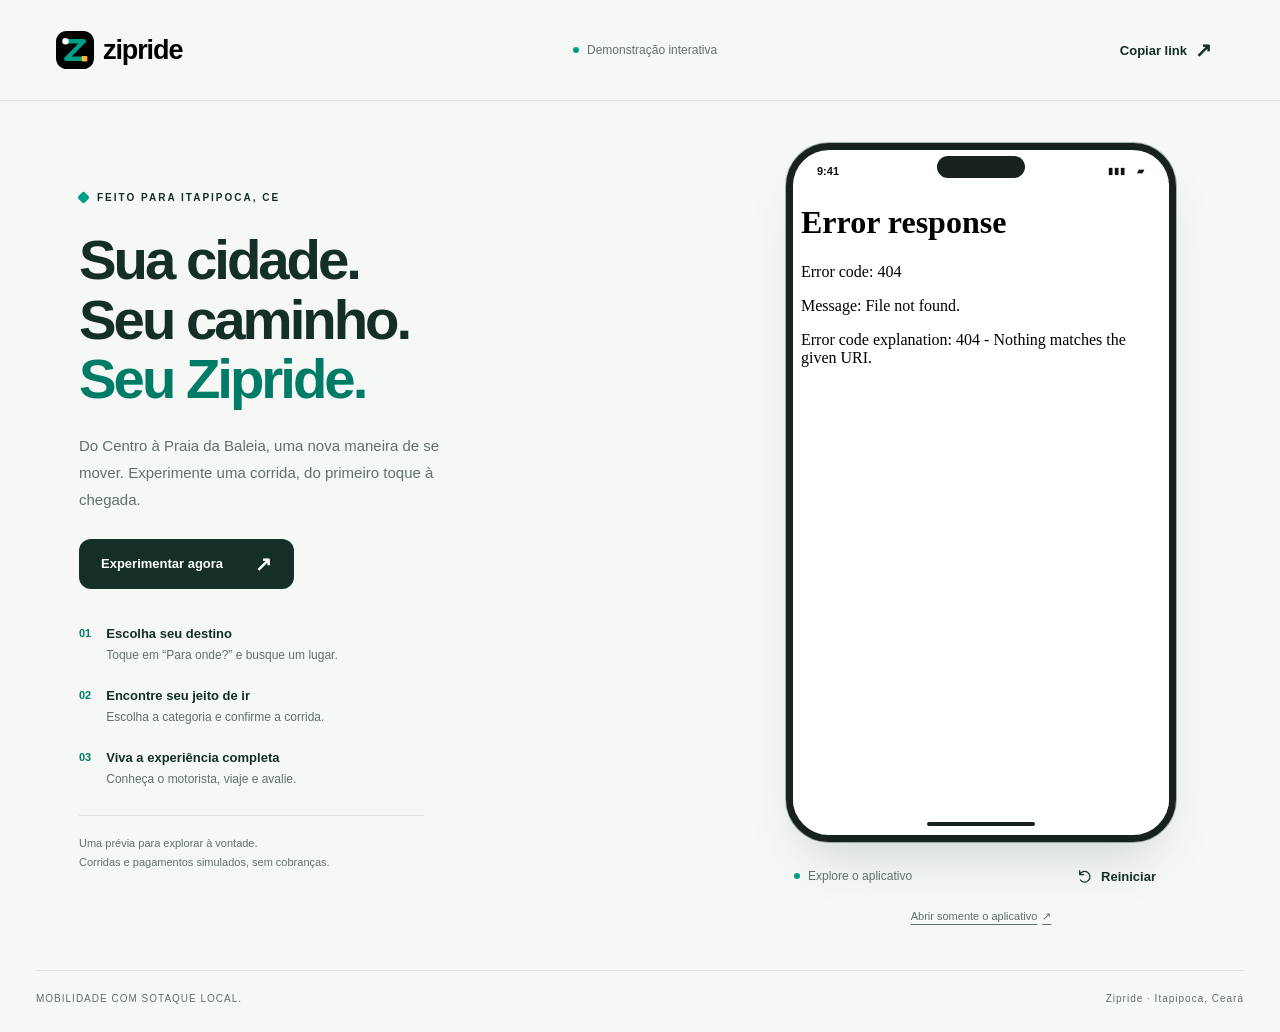
==== demo/index.html @ 02e46e62 "Add shareable Flutter web demo with browser validation" ====
<!DOCTYPE html>
<html lang="pt-BR">
<head>
  <meta charset="UTF-8">
  <meta name="viewport" content="width=device-width, initial-scale=1">
  <meta name="theme-color" content="#f6f8f5">
  <meta name="description" content="Conheça o Zipride. Explore uma corrida completa em Itapipoca, direto no navegador e sem instalar nada.">
  <meta property="og:title" content="Zipride — Sua cidade, no seu ritmo">
  <meta property="og:description" content="Uma experiência interativa de mobilidade em Itapipoca. Escolha um destino e experimente.">
  <meta property="og:type" content="website">
  <title>Zipride — Demonstração interativa</title>
  <link rel="icon" href="mark.svg" type="image/svg+xml">
  <link rel="stylesheet" href="demo.css">
  <script src="demo.js" defer></script>
</head>
<body>
  <a class="skip-link" href="#experience">Ir para o aplicativo</a>
  <header class="masthead">
    <a class="wordmark" href="./" aria-label="Zipride, início"><img src="mark.svg" alt="" width="38" height="38"><span>zipride</span></a>
    <span class="demo-label"><span aria-hidden="true"></span>Demonstração interativa</span>
    <button id="share" class="text-button" type="button">Copiar link <span aria-hidden="true">↗</span></button>
  </header>

  <main>
    <section class="story" aria-labelledby="headline">
      <p class="eyebrow"><span></span>FEITO PARA ITAPIPOCA, CE</p>
      <h1 id="headline">Sua cidade.<br>Seu caminho.<br><span>Seu Zipride.</span></h1>
      <p class="intro">Do Centro à Praia da Baleia, uma nova maneira de se mover. Experimente uma corrida, do primeiro toque à chegada.</p>
      <a class="primary-button" href="#experience" id="start">Experimentar agora <span aria-hidden="true">↗</span></a>

      <ol class="guide" aria-label="Como experimentar">
        <li><span class="step-number">01</span><div><strong>Escolha seu destino</strong><p>Toque em “Para onde?” e busque um lugar.</p></div></li>
        <li><span class="step-number">02</span><div><strong>Encontre seu jeito de ir</strong><p>Escolha a categoria e confirme a corrida.</p></div></li>
        <li><span class="step-number">03</span><div><strong>Viva a experiência completa</strong><p>Conheça o motorista, viaje e avalie.</p></div></li>
      </ol>
      <p class="demo-note">Uma prévia para explorar à vontade.<br>Corridas e pagamentos simulados, sem cobranças.</p>
    </section>

    <section id="experience" class="experience" aria-label="Aplicativo Zipride interativo" tabindex="-1">
      <div class="device">
        <div class="device-top" aria-hidden="true"><span>9:41</span><span class="device-camera"></span><span class="signal">▮▮▮ &nbsp; ▰</span></div>
        <iframe id="app-frame" src="app/" title="Aplicativo Zipride — simule uma corrida" allow="fullscreen" loading="eager"></iframe>
        <div class="device-bottom" aria-hidden="true"><span></span></div>
      </div>
      <div class="demo-controls">
        <span class="live-label"><span aria-hidden="true"></span>Explore o aplicativo</span>
        <button id="reset" type="button" class="text-button"><svg viewBox="0 0 24 24" width="16" height="16" aria-hidden="true"><path d="M4 10a8 8 0 1 1 1 8M4 4v6h6" fill="none" stroke="currentColor" stroke-width="1.8" stroke-linecap="round" stroke-linejoin="round"/></svg>Reiniciar</button>
      </div>
      <a class="standalone" href="app/" target="_blank" rel="noopener">Abrir somente o aplicativo <span aria-hidden="true">↗</span></a>
    </section>
  </main>
  <footer><span>MOBILIDADE COM SOTAQUE LOCAL.</span><span>Zipride · Itapipoca, Ceará</span></footer>
  <div id="feedback" role="status" aria-live="polite" class="feedback"></div>
  <dialog id="share-dialog" aria-labelledby="share-title"><h2 id="share-title">Link da demonstração</h2><p>Copie o endereço abaixo para compartilhar.</p><label for="share-url">Endereço</label><input id="share-url" type="url" readonly><button class="primary-button" id="close-share" type="button">Fechar</button></dialog>
</body>
</html>
---- demo/demo.css ----
@font-face{font-family:Inter;src:url('fonts/Inter-Regular.ttf') format('truetype');font-weight:400;font-display:swap}
@font-face{font-family:Inter;src:url('fonts/Inter-SemiBold.ttf') format('truetype');font-weight:600;font-display:swap}
@font-face{font-family:Inter;src:url('fonts/Inter-ExtraBold.ttf') format('truetype');font-weight:800;font-display:swap}
:root{--ink:#142e28;--muted:#60716a;--accent:#007b68;--paper:#f6f8f5;--line:#dce4de;--green:#009e87}
*{box-sizing:border-box}
html{scroll-behavior:smooth}
body{margin:0;background:var(--paper);color:var(--ink);font-family:Inter,Arial,sans-serif;-webkit-font-smoothing:antialiased}
button,input{font:inherit}a{color:inherit}button,a{-webkit-tap-highlight-color:transparent}
button{cursor:pointer}button:focus-visible,a:focus-visible,input:focus-visible{outline:3px solid var(--accent);outline-offset:5px}
.skip-link{position:absolute;top:8px;left:16px;z-index:10;background:#fff;padding:12px;transform:translateY(-160%)}.skip-link:focus{transform:none}
.masthead{max-width:1320px;margin:auto;display:flex;justify-content:space-between;align-items:center;gap:20px;padding:28px 56px;border-bottom:1px solid var(--line)}
.wordmark{display:flex;align-items:center;gap:9px;text-decoration:none;color:#000;font-size:27px;font-weight:800;letter-spacing:-1.1px}
.demo-label,.live-label{display:flex;align-items:center;gap:8px;font-size:12px;color:var(--muted)}
.demo-label>span,.live-label>span{width:6px;height:6px;border-radius:50%;background:var(--green)}
.text-button{border:0;background:transparent;min-height:44px;display:inline-flex;align-items:center;justify-content:center;gap:8px;padding:8px 12px;border-radius:10px;font-size:13px;font-weight:600;color:var(--ink);transition:background .18s}
.text-button:hover{background:#e6eee7}.text-button>span{font-size:20px}
main{max-width:1250px;display:grid;grid-template-columns:1fr 440px;gap:80px;align-items:center;margin:0 auto;padding:42px 64px 36px}
.story{padding-bottom:12px;max-width:510px}.eyebrow{display:flex;align-items:center;gap:9px;font-size:10px;letter-spacing:2px;font-weight:600;margin:0 0 27px}
.eyebrow>span{width:9px;height:9px;background:var(--green);border-radius:2px;transform:rotate(45deg)}
h1{font-size:clamp(44px,4.4vw,66px);line-height:1.06;letter-spacing:-3px;font-weight:800;margin:0 0 23px}h1>span{color:var(--accent)}
.intro{max-width:365px;font-size:15px;line-height:1.8;color:var(--muted);margin:0 0 26px}
.primary-button{display:inline-flex;align-items:center;justify-content:center;gap:32px;min-height:50px;padding:0 22px;border:0;border-radius:12px;background:var(--ink);color:#fff;text-decoration:none;font-size:13px;font-weight:600;transition:background .18s}
.primary-button:hover{background:var(--accent)}.primary-button>span{font-size:20px}
.guide{list-style:none;margin:35px 0 25px;padding:0;display:grid;gap:21px}.guide li{display:flex;gap:15px;align-items:flex-start}
.step-number{font-size:11px;font-weight:600;color:var(--accent);padding-top:3px}.guide strong{font-size:13px;font-weight:600}.guide p{font-size:12px;line-height:1.6;color:var(--muted);margin:4px 0 0}
.demo-note{padding-top:18px;border-top:1px solid var(--line);font-size:11px;line-height:1.8;color:var(--muted);max-width:345px;margin-bottom:0}
.experience{display:flex;flex-direction:column;align-items:center;scroll-margin-top:20px;min-width:0}
.device{width:390px;max-width:100%;background:#fff;border:7px solid #17221e;border-radius:43px;box-shadow:0 28px 55px -22px #243e2938,0 0 0 1px #aab7ae;overflow:hidden}
.device-top{height:33px;padding:9px 24px 0;display:flex;justify-content:space-between;align-items:center;color:#111;font-size:11px;font-weight:600;position:relative}
.device-camera{position:absolute;left:50%;transform:translateX(-50%);width:88px;height:22px;top:6px;border-radius:15px;background:#17221e}.signal{font-size:9px;letter-spacing:1px}
iframe{display:block;width:100%;height:clamp(590px,calc(100dvh - 270px),740px);border:0;background:#fff}
.device-bottom{height:22px;display:flex;align-items:center;justify-content:center}.device-bottom>span{width:108px;height:4px;background:#17221e;border-radius:4px}
.demo-controls{width:374px;max-width:100%;display:flex;align-items:center;justify-content:space-between;margin-top:12px}.standalone{font-size:11px;color:var(--muted);text-underline-offset:4px;min-height:36px;display:flex;align-items:center;gap:5px}
footer{max-width:1208px;margin:0 auto;padding:22px 0 28px;border-top:1px solid var(--line);display:flex;justify-content:space-between;font-size:10px;color:var(--muted);letter-spacing:1px}
.feedback{position:fixed;bottom:24px;left:50%;transform:translateX(-50%);padding:12px 18px;border-radius:10px;background:var(--ink);color:white;font-size:13px;box-shadow:0 5px 20px #0002;pointer-events:none;opacity:0;transition:opacity .2s;z-index:20}.feedback.visible{opacity:1}
dialog{border:1px solid var(--line);border-radius:20px;max-width:440px;width:calc(100% - 32px);padding:28px;color:var(--ink)}dialog::backdrop{background:#142e2880}dialog h2{font-size:22px;margin-top:0}dialog p,dialog label{font-size:13px;line-height:1.7}dialog label{display:block}dialog input{width:100%;padding:12px;border:1px solid #9eafa5;border-radius:8px;margin:5px 0 20px}
@media(min-width:1600px){main{padding-top:60px;padding-bottom:50px}iframe{height:740px}}
@media(max-width:1050px){.masthead{padding:22px 32px}main{gap:36px;padding:34px 32px;grid-template-columns:1fr 390px}h1{font-size:48px}footer{margin:0 32px}.guide{gap:16px}.intro{font-size:14px}}
@media(max-width:760px){.masthead{padding:15px 20px}.wordmark{font-size:23px}.wordmark img{width:32px;height:32px}.demo-label{display:none}main{display:flex;flex-direction:column;gap:28px;padding:28px 20px}.story{max-width:500px;width:100%}.eyebrow{font-size:9px;margin-bottom:16px}h1{font-size:43px;letter-spacing:-2px}h1 br:first-of-type{display:none}h1 br:first-of-type::after{content:' '}.intro{margin-bottom:18px;max-width:100%;font-size:14px}.guide{display:none}.demo-note{border:0;padding:0;font-size:11px;margin-top:16px;max-width:none}.demo-note br{display:none}.experience{width:100%}.device{width:390px}iframe{height:640px}.demo-controls{width:374px}footer{margin:0 20px;gap:16px;font-size:9px;line-height:1.6}}
@media(max-width:420px){main{padding:24px 12px}.story{padding:0 8px}.device{border-width:4px;border-radius:33px}.device-top{height:30px}.device-camera{height:20px;width:76px}.demo-controls{padding:0 8px}iframe{height:650px}h1{font-size:40px}}
@media(prefers-reduced-motion:reduce){html{scroll-behavior:auto}*,*::before,*::after{transition:none!important;animation:none!important}}
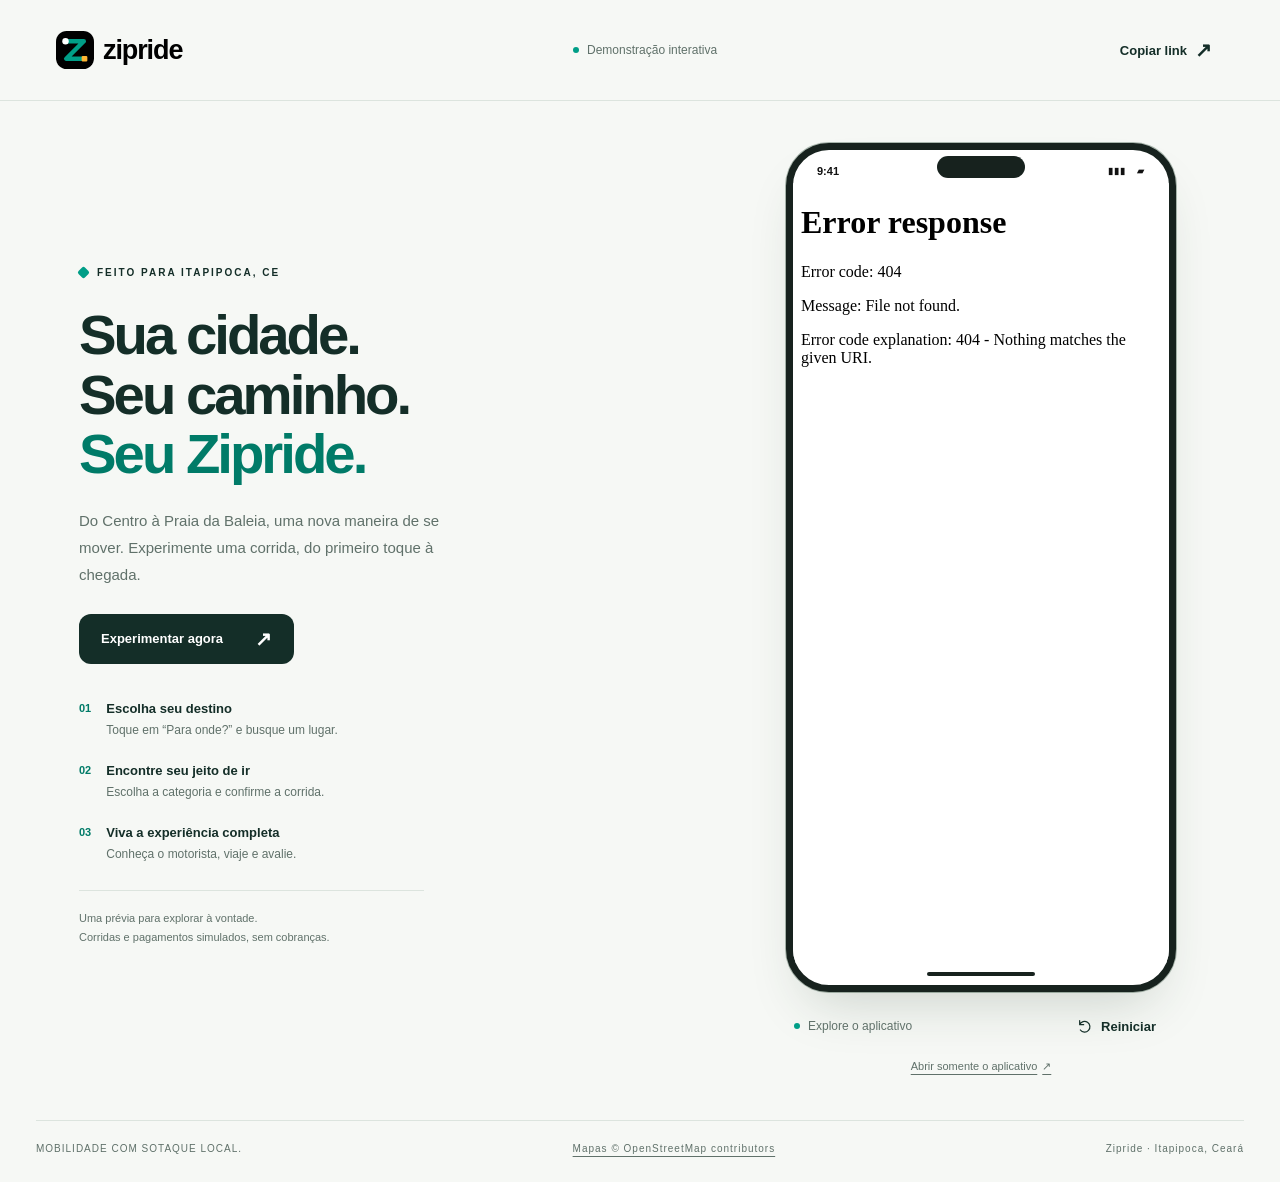
==== commit ef87b989: "Restore demo maps and keep the home screen visible in browser frames" ====
--- a/demo/index.html
+++ b/demo/index.html
@@ -33,7 +33,7 @@
         <li><span class="step-number">02</span><div><strong>Encontre seu jeito de ir</strong><p>Escolha a categoria e confirme a corrida.</p></div></li>
         <li><span class="step-number">03</span><div><strong>Viva a experiência completa</strong><p>Conheça o motorista, viaje e avalie.</p></div></li>
       </ol>
-      <p class="demo-note">Uma prévia para explorar à vontade.<br>Corridas e pagamentos simulados, sem cobranças.</p>
+      <p class="demo-note">Uma prévia para explorar à vontade. <br>Corridas e pagamentos simulados, sem cobranças.</p>
     </section>
 
     <section id="experience" class="experience" aria-label="Aplicativo Zipride interativo" tabindex="-1">
@@ -49,7 +49,7 @@
       <a class="standalone" href="app/" target="_blank" rel="noopener">Abrir somente o aplicativo <span aria-hidden="true">↗</span></a>
     </section>
   </main>
-  <footer><span>MOBILIDADE COM SOTAQUE LOCAL.</span><span>Zipride · Itapipoca, Ceará</span></footer>
+  <footer><span>MOBILIDADE COM SOTAQUE LOCAL.</span><a href="https://www.openstreetmap.org/copyright" target="_blank" rel="noopener">Mapas © OpenStreetMap contributors</a><span>Zipride · Itapipoca, Ceará</span></footer>
   <div id="feedback" role="status" aria-live="polite" class="feedback"></div>
   <dialog id="share-dialog" aria-labelledby="share-title"><h2 id="share-title">Link da demonstração</h2><p>Copie o endereço abaixo para compartilhar.</p><label for="share-url">Endereço</label><input id="share-url" type="url" readonly><button class="primary-button" id="close-share" type="button">Fechar</button></dialog>
 </body>
--- a/demo/demo.css
+++ b/demo/demo.css
@@ -28,14 +28,14 @@
 .device{width:390px;max-width:100%;background:#fff;border:7px solid #17221e;border-radius:43px;box-shadow:0 28px 55px -22px #243e2938,0 0 0 1px #aab7ae;overflow:hidden}
 .device-top{height:33px;padding:9px 24px 0;display:flex;justify-content:space-between;align-items:center;color:#111;font-size:11px;font-weight:600;position:relative}
 .device-camera{position:absolute;left:50%;transform:translateX(-50%);width:88px;height:22px;top:6px;border-radius:15px;background:#17221e}.signal{font-size:9px;letter-spacing:1px}
-iframe{display:block;width:100%;height:clamp(590px,calc(100dvh - 270px),740px);border:0;background:#fff}
+iframe{display:block;width:100%;height:780px;border:0;background:#fff}
 .device-bottom{height:22px;display:flex;align-items:center;justify-content:center}.device-bottom>span{width:108px;height:4px;background:#17221e;border-radius:4px}
 .demo-controls{width:374px;max-width:100%;display:flex;align-items:center;justify-content:space-between;margin-top:12px}.standalone{font-size:11px;color:var(--muted);text-underline-offset:4px;min-height:36px;display:flex;align-items:center;gap:5px}
-footer{max-width:1208px;margin:0 auto;padding:22px 0 28px;border-top:1px solid var(--line);display:flex;justify-content:space-between;font-size:10px;color:var(--muted);letter-spacing:1px}
+footer{max-width:1208px;margin:0 auto;padding:22px 0 28px;border-top:1px solid var(--line);display:flex;flex-wrap:wrap;gap:16px;justify-content:space-between;font-size:10px;color:var(--muted);letter-spacing:1px}footer a{text-underline-offset:4px}
 .feedback{position:fixed;bottom:24px;left:50%;transform:translateX(-50%);padding:12px 18px;border-radius:10px;background:var(--ink);color:white;font-size:13px;box-shadow:0 5px 20px #0002;pointer-events:none;opacity:0;transition:opacity .2s;z-index:20}.feedback.visible{opacity:1}
 dialog{border:1px solid var(--line);border-radius:20px;max-width:440px;width:calc(100% - 32px);padding:28px;color:var(--ink)}dialog::backdrop{background:#142e2880}dialog h2{font-size:22px;margin-top:0}dialog p,dialog label{font-size:13px;line-height:1.7}dialog label{display:block}dialog input{width:100%;padding:12px;border:1px solid #9eafa5;border-radius:8px;margin:5px 0 20px}
-@media(min-width:1600px){main{padding-top:60px;padding-bottom:50px}iframe{height:740px}}
+@media(min-width:1600px){main{padding-top:60px;padding-bottom:50px}iframe{height:812px}}
 @media(max-width:1050px){.masthead{padding:22px 32px}main{gap:36px;padding:34px 32px;grid-template-columns:1fr 390px}h1{font-size:48px}footer{margin:0 32px}.guide{gap:16px}.intro{font-size:14px}}
-@media(max-width:760px){.masthead{padding:15px 20px}.wordmark{font-size:23px}.wordmark img{width:32px;height:32px}.demo-label{display:none}main{display:flex;flex-direction:column;gap:28px;padding:28px 20px}.story{max-width:500px;width:100%}.eyebrow{font-size:9px;margin-bottom:16px}h1{font-size:43px;letter-spacing:-2px}h1 br:first-of-type{display:none}h1 br:first-of-type::after{content:' '}.intro{margin-bottom:18px;max-width:100%;font-size:14px}.guide{display:none}.demo-note{border:0;padding:0;font-size:11px;margin-top:16px;max-width:none}.demo-note br{display:none}.experience{width:100%}.device{width:390px}iframe{height:640px}.demo-controls{width:374px}footer{margin:0 20px;gap:16px;font-size:9px;line-height:1.6}}
-@media(max-width:420px){main{padding:24px 12px}.story{padding:0 8px}.device{border-width:4px;border-radius:33px}.device-top{height:30px}.device-camera{height:20px;width:76px}.demo-controls{padding:0 8px}iframe{height:650px}h1{font-size:40px}}
+@media(max-width:760px){.masthead{padding:15px 20px}.wordmark{font-size:23px}.wordmark img{width:32px;height:32px}.demo-label{display:none}main{display:flex;flex-direction:column;gap:28px;padding:28px 20px}.story{max-width:500px;width:100%}.eyebrow{font-size:9px;margin-bottom:16px}h1{font-size:43px;letter-spacing:-2px}.intro{margin-bottom:18px;max-width:100%;font-size:14px}.guide{display:none}.demo-note{border:0;padding:0;font-size:11px;margin-top:16px;max-width:none}.demo-note br{display:none}.experience{width:100%}.device{width:390px}iframe{height:812px}.demo-controls{width:374px}footer{margin:0 20px;gap:16px;font-size:9px;line-height:1.6}}
+@media(max-width:420px){main{padding:24px 12px}.story{padding:0 8px}.device{border-width:4px;border-radius:33px}.device-top{height:30px}.device-camera{height:20px;width:76px}.demo-controls{padding:0 8px}iframe{height:812px}h1{font-size:40px}}
 @media(prefers-reduced-motion:reduce){html{scroll-behavior:auto}*,*::before,*::after{transition:none!important;animation:none!important}}
